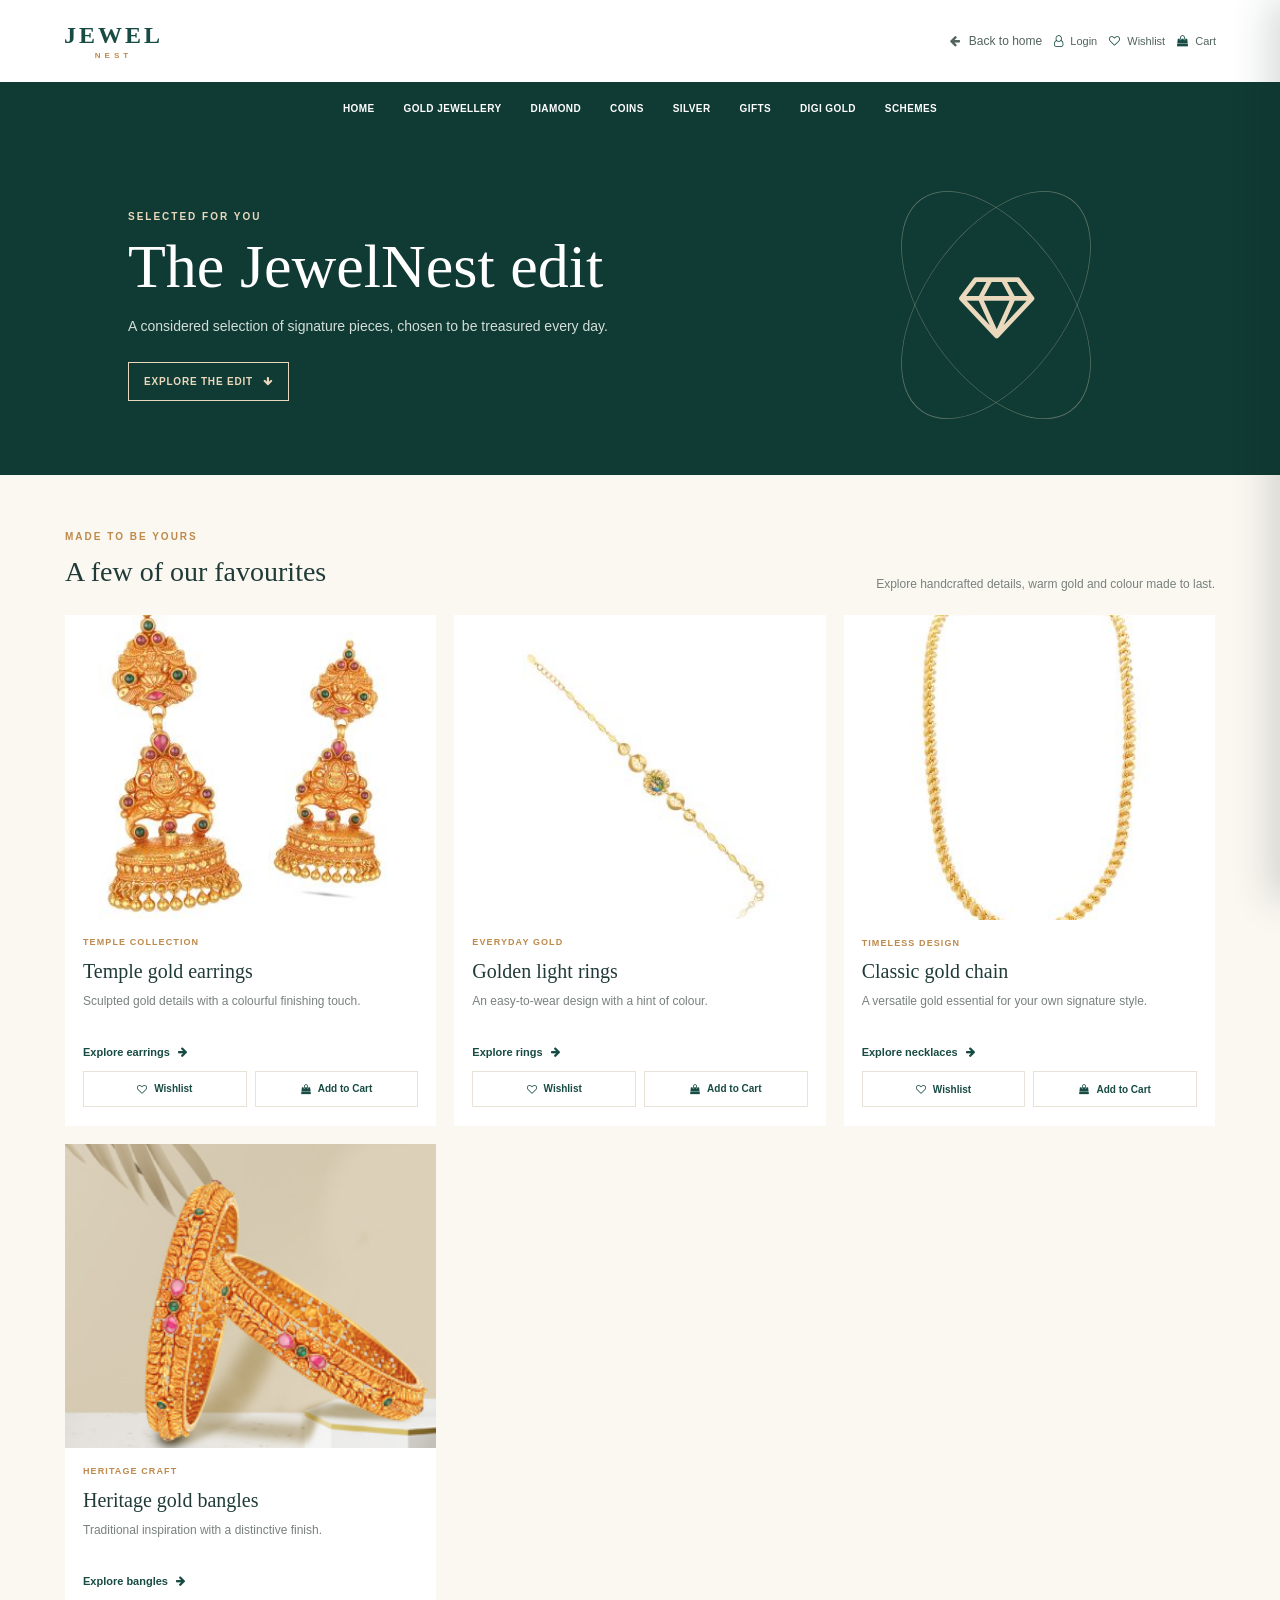
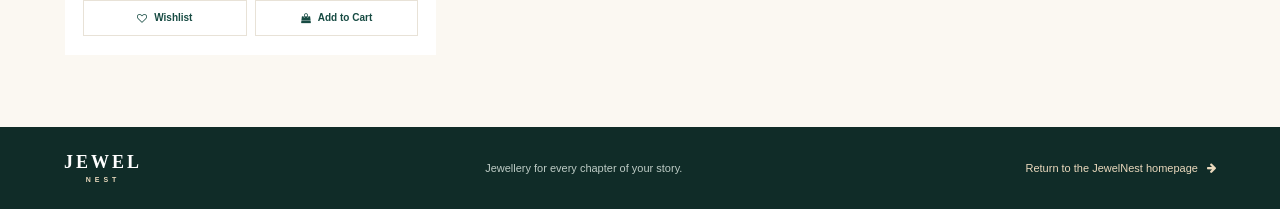
==== collections.html @ d0e55ae4 "first commit" ====
<!DOCTYPE html>
<html lang="en">
<head>
<meta charset="UTF-8">
<meta name="viewport" content="width=device-width, initial-scale=1.0">
<meta name="description" content="Explore the JewelNest collections.">
<title>JewelNest | Collections</title>
<link rel="icon" type="image/svg+xml" href="favicon.svg">
<link rel="stylesheet" href="https://cdnjs.cloudflare.com/ajax/libs/font-awesome/4.7.0/css/font-awesome.min.css">
<link rel="stylesheet" href="style.css">
<script src="collections.js" defer></script>
<script src="app.js" defer></script>
</head>
<body class="collection-page">
<header class="collection-header">
<a class="collection-logo" href="jewelnest.html" aria-label="JewelNest home">JEWEL<span>NEST</span></a>
<div class="collection-header-actions">
<a class="collection-home-link" href="jewelnest.html"><i class="fa fa-arrow-left" aria-hidden="true"></i> Back to home</a>
<button class="collection-nav-action" type="button" data-open-login><i class="fa fa-user-o"></i> <span id="nav-login-label">Login</span></button>
<button class="collection-nav-action" type="button" data-open-wishlist><i class="fa fa-heart-o"></i> Wishlist <span data-wishlist-count>0</span></button>
<button class="collection-nav-action" type="button" data-open-cart><i class="fa fa-shopping-bag"></i> Cart <span data-cart-count>0</span></button>
</div>
</header>

<nav class="collection-nav" aria-label="Main navigation">
<a href="jewelnest.html">HOME</a>
<a href="collections.html?category=gold">GOLD JEWELLERY</a>
<a href="collections.html?category=diamond">DIAMOND</a>
<a href="collections.html?category=coins">COINS</a>
<a href="collections.html?category=silver">SILVER</a>
<a href="collections.html?category=gifts">GIFTS</a>
<a href="collections.html?category=digital-gold">DIGI GOLD</a>
<a href="collections.html?category=schemes">SCHEMES</a>
</nav>

<main>
<section class="collection-hero">
<div class="collection-hero-inner">
<p class="eyebrow" id="collection-eyebrow">THE JEWELNEST COLLECTION</p>
<h1 id="collection-title">Discover JewelNest</h1>
<p id="collection-description">Thoughtful designs to treasure, for every chapter of your story.</p>
<a class="collection-hero-link" href="#collection-items">EXPLORE THE EDIT <i class="fa fa-arrow-down" aria-hidden="true"></i></a>
</div>
<div class="collection-hero-art" aria-hidden="true">
<span class="collection-art-orbit collection-art-orbit--one"></span>
<span class="collection-art-orbit collection-art-orbit--two"></span>
<i class="fa fa-diamond"></i>
</div>
</section>

<section class="collection-content" id="collection-items">
<div class="collection-section-heading">
<div>
<p class="eyebrow">MADE TO BE YOURS</p>
<h2 id="collection-subtitle">JewelNest, in detail</h2>
</div>
<p id="collection-note">Explore the pieces and stories in this JewelNest edit.</p>
</div>
<div class="collection-grid" id="collection-grid"></div>
<div class="collection-empty" id="collection-empty" hidden>
<p>We couldn’t find that collection.</p>
<a href="jewelnest.html">Return to JewelNest</a>
</div>
</section>
</main>

<footer class="collection-footer">
<a class="collection-footer-logo" href="jewelnest.html">JEWEL<span>NEST</span></a>
<p>Jewellery for every chapter of your story.</p>
<a href="jewelnest.html">Return to the JewelNest homepage <i class="fa fa-arrow-right" aria-hidden="true"></i></a>
</footer>
</body>
</html>
---- style.css ----
:root {
  --ink: #203b37;
  --ink-soft: #52645f;
  --teal: #174b43;
  --teal-deep: #103a34;
  --gold: #bd8a4c;
  --gold-light: #ead9bd;
  --cream: #fbf8f2;
  --paper: #fff;
  --line: #e8e2d7;
  --muted: #78817d;
  --shadow: 0 12px 32px rgba(32, 59, 55, 0.08);
}

* {
  margin: 0;
  padding: 0;
  box-sizing: border-box;
}

html {
  scroll-behavior: smooth;
}

body {
  background: var(--paper);
  color: var(--ink);
  font-family: Arial, sans-serif;
  line-height: 1.5;
  overflow-x: hidden;
}

img {
  display: block;
  max-width: 100%;
}

a {
  transition: color 0.2s ease, background-color 0.2s ease;
}

.text-color {
  color: var(--muted);
  font-weight: 600;
}

.word-color {
  color: var(--teal);
}

/* Top links and live gold-rate strip */
.container {
  padding: 8px 5%;
  background: var(--cream);
  text-align: right;
}

.col {
  display: flex;
  align-items: center;
  justify-content: flex-end;
  gap: 18px;
}

.col a {
  color: var(--teal);
  font-size: 11px;
  font-weight: 700;
  text-decoration: none;
}

.col a:hover,
.header-col a:hover {
  color: var(--gold);
}

.col marquee {
  width: 40%;
  padding-top: 2px;
  color: var(--ink-soft);
  font-size: 12px;
}

/* Main brand and utility navigation */
#head-sec {
  background: var(--paper);
}

.head-container {
  padding: 14px 5%;
}

.head-col {
  display: flex;
  align-items: center;
  gap: 14px;
}

.logo {
  margin-right: auto;
}

.logo a {
  display: inline-flex;
  flex-direction: column;
  color: var(--teal);
  font-family: Georgia, "Times New Roman", serif;
  font-size: 27px;
  font-weight: 700;
  letter-spacing: 3px;
  line-height: 1;
  text-decoration: none;
}

.logo span {
  margin-top: 5px;
  color: var(--gold);
  font-family: Arial, sans-serif;
  font-size: 9px;
  font-weight: 600;
  letter-spacing: 5px;
  text-align: center;
}

.search-box {
  display: flex;
  align-items: center;
  width: 240px;
  height: 42px;
  padding: 5px 13px;
  border: 1px solid var(--line);
  border-radius: 24px;
  background: var(--cream);
}

.search-box input {
  width: 100%;
  border: 0;
  outline: 0;
  background: transparent;
  color: var(--ink);
  font-size: 13px;
}

.search-box i {
  color: var(--gold);
}

.head-icons {
  color: var(--ink-soft);
  text-align: center;
}

.head-icons i {
  padding: 0 9px;
  color: var(--teal);
  font-size: 20px;
}

.head-icons h3 {
  font-size: 13px;
  font-weight: 600;
}

.head-icons small {
  color: var(--muted) !important;
  font-size: 10px;
}

.head-icons p {
  padding-top: 2px;
  font-size: 10px;
}

.nav-action {
  border: 0;
  background: transparent;
  cursor: pointer;
  font-family: inherit;
}

.nav-action:hover i,
.nav-action:hover p {
  color: var(--gold);
}

.nav-count {
  display: inline-grid;
  min-width: 16px;
  height: 16px;
  place-items: center;
  margin-left: 3px;
  border-radius: 50%;
  background: var(--teal);
  color: var(--paper);
  font-size: 9px;
}

.nav-count[hidden] {
  display: none;
}

#header-sec {
  position: sticky;
  z-index: 5;
  top: 0;
  padding: 13px 5%;
  background: var(--teal-deep);
  box-shadow: 0 4px 14px rgba(16, 58, 52, 0.14);
}

.header-col {
  display: flex;
  justify-content: center;
  gap: 8px;
}

.header-col a {
  padding: 7px 12px;
  color: var(--paper);
  font-size: 11px;
  font-weight: 700;
  letter-spacing: 0.4px;
  text-decoration: none;
}

/* Hero and service highlights */
.banner-sec {
  background: var(--cream);
}

.banner-container {
  margin: 0 5%;
}

.banner-col {
  display: flex;
  min-height: 390px;
  align-items: center;
  justify-content: space-between;
  gap: 30px;
  overflow: hidden;
  padding: 20px 6%;
  background: var(--cream);
}

.banner-copy {
  flex: 1;
  max-width: 500px;
}

.banner-eyebrow {
  margin-bottom: 12px;
  color: var(--gold);
  font-size: 11px;
  font-weight: 700;
  letter-spacing: 2px;
}

.banner-copy h1 {
  color: var(--teal-deep);
  font-family: Georgia, "Times New Roman", serif;
  font-size: clamp(32px, 4vw, 52px);
  font-weight: 500;
  line-height: 1.12;
}

.banner-copy > p:not(.banner-eyebrow) {
  max-width: 410px;
  margin: 16px 0 22px;
  color: var(--ink-soft);
  font-size: 15px;
}

.banner-copy a {
  display: inline-block;
  padding: 12px 18px;
  border: 1px solid var(--teal);
  background: var(--teal);
  color: var(--paper);
  font-size: 11px;
  font-weight: 700;
  letter-spacing: 0.6px;
  text-decoration: none;
}

.banner-copy a:hover {
  background: var(--teal-deep);
}

.banner-col img {
  width: 42%;
  max-height: 370px;
  object-fit: contain;
  mix-blend-mode: multiply;
}

.quality-container {
  margin: 0 5%;
  padding: 22px 0;
}

.quality-row {
  display: flex;
  justify-content: space-between;
  padding: 16px 8px;
  border-top: 1px solid var(--line);
  border-bottom: 1px solid var(--line);
}

.quality-col {
  flex: 1;
  padding: 0 8px;
  color: var(--ink-soft);
  font-size: 12px;
  text-align: center;
}

.quality-col img {
  width: 58px;
  height: 58px;
  margin: 0 auto 8px;
  object-fit: contain;
}

/* Shared section headings and product cards */
.feature-container {
  margin: 0 5%;
}

.section-heading h2,
.story-copy h2,
.plans-heading h2 {
  color: var(--ink);
  font-family: Georgia, "Times New Roman", serif;
  font-size: 22px;
  font-weight: 500;
  letter-spacing: 0.5px;
}

/* Curated product edit */
#feature-section {
  padding: 66px 0 72px;
  background: var(--paper);
}

.feature-heading,
.browse-heading {
  display: flex;
  align-items: flex-end;
  justify-content: space-between;
  gap: 24px;
  margin-bottom: 26px;
}

.feature-heading > div > p:last-child,
.browse-heading > p:last-child {
  margin-top: 8px;
  color: var(--muted);
  font-size: 13px;
}

.feature-title,
.browse-head {
  color: var(--ink);
  font-family: Georgia, "Times New Roman", serif;
  font-size: clamp(26px, 3vw, 36px);
  font-weight: 500;
  line-height: 1.15;
}

.feature-row {
  display: grid;
  grid-template-columns: repeat(4, minmax(0, 1fr));
  gap: 18px;
}

.feature-col {
  min-width: 0;
  overflow: hidden;
  background: var(--cream);
  transition: transform 0.22s ease, box-shadow 0.22s ease;
}

.feature-col:hover {
  transform: translateY(-5px);
  box-shadow: var(--shadow);
}

.feature-image {
  position: relative;
  display: block;
  overflow: hidden;
  aspect-ratio: 1 / 1;
  background: #f0ede7;
}

.feature-image img {
  width: 100%;
  height: 100%;
  object-fit: contain;
  mix-blend-mode: multiply;
  transition: transform 0.35s ease;
}

.feature-col:hover .feature-image img {
  transform: scale(1.045);
}

.feature-badge {
  position: absolute;
  top: 12px;
  left: 12px;
  padding: 6px 8px;
  background: rgba(255, 255, 255, 0.94);
  color: var(--teal);
  font-size: 8px;
  font-weight: 700;
  letter-spacing: 0.8px;
}

.feature-arrow {
  position: absolute;
  right: 12px;
  bottom: 12px;
  display: grid;
  width: 34px;
  height: 34px;
  place-items: center;
  border-radius: 50%;
  background: var(--paper);
  color: var(--teal);
  transition: background-color 0.2s ease, color 0.2s ease;
}

.feature-image:hover .feature-arrow {
  background: var(--teal);
  color: var(--paper);
}

.feature-info {
  padding: 15px 15px 16px;
}

.feature-category {
  color: var(--gold);
  font-size: 9px;
  font-weight: 700;
  letter-spacing: 1.1px;
}

.feature-info h3 {
  margin: 5px 0 12px;
  color: var(--ink);
  font-family: Georgia, "Times New Roman", serif;
  font-size: 17px;
  font-weight: 500;
}

.feature-price {
  display: flex;
  align-items: center;
  justify-content: space-between;
  gap: 8px;
  padding-top: 10px;
  border-top: 1px solid var(--line);
  font-size: 11px;
}

.feature-price span {
  color: var(--muted);
}

.feature-price strong {
  color: var(--teal);
  font-size: 12px;
}

/* Explore category cards */
#browse-section {
  padding: 64px 0 72px;
  background: var(--cream);
}

.browse-container {
  width: 90%;
  max-width: 1200px;
  margin: 0 auto;
}

.browse-heading {
  display: block;
  margin-bottom: 26px;
}

.browse-heading .eyebrow {
  margin-bottom: 9px;
}

.browse-head {
  font-size: clamp(26px, 3vw, 36px);
}

.browse-row {
  display: grid;
  grid-template-columns: repeat(4, minmax(0, 1fr));
  gap: 16px;
}

.browse-col {
  min-width: 0;
  overflow: hidden;
  background: var(--paper);
  color: var(--ink);
  text-decoration: none;
  transition: transform 0.22s ease, box-shadow 0.22s ease;
}

.browse-col:hover {
  transform: translateY(-5px);
  box-shadow: var(--shadow);
}

.browse-image {
  display: block;
  overflow: hidden;
  aspect-ratio: 1 / 1.05;
  background: #f0ede7;
}

.browse-image img {
  width: 100%;
  height: 100%;
  object-fit: cover;
  transition: transform 0.35s ease;
}

.browse-col:hover .browse-image img {
  transform: scale(1.045);
}

.browse-info {
  display: flex;
  align-items: center;
  justify-content: space-between;
  gap: 8px;
  padding: 15px 14px;
}

.browse-info strong,
.browse-info small {
  display: block;
}

.browse-info strong {
  font-family: Georgia, "Times New Roman", serif;
  font-size: 17px;
  font-weight: 500;
}

.browse-info small {
  margin-top: 3px;
  color: var(--muted);
  font-size: 10px;
}

.browse-info > i {
  display: grid;
  width: 30px;
  height: 30px;
  flex: 0 0 30px;
  place-items: center;
  border: 1px solid var(--line);
  border-radius: 50%;
  color: var(--teal);
}

.browse-col:hover .browse-info > i {
  border-color: var(--teal);
  background: var(--teal);
  color: var(--paper);
}

/* New arrivals */
.arrival-section {
  padding: 72px 0 86px;
  background: var(--paper);
}

.arrival-wrap,
.story-wrap,
.plans-wrap,
.footer-wrap {
  width: 90%;
  max-width: 1200px;
  margin: 0 auto;
}

.section-heading {
  display: flex;
  align-items: flex-end;
  justify-content: space-between;
  gap: 30px;
  margin-bottom: 28px;
}

.eyebrow {
  margin-bottom: 9px;
  color: var(--gold);
  font-size: 10px;
  font-weight: 700;
  letter-spacing: 2px;
}

.section-heading h2,
.story-copy h2,
.plans-heading h2 {
  font-size: clamp(26px, 3vw, 38px);
  line-height: 1.15;
}

.section-heading > div > p:last-child,
.plans-heading > p:last-child {
  max-width: 520px;
  margin-top: 10px;
  color: var(--muted);
  font-size: 14px;
}

.text-link,
.light-link {
  display: inline-flex;
  align-items: center;
  gap: 10px;
  flex: 0 0 auto;
  padding-bottom: 5px;
  border-bottom: 1px solid var(--gold);
  color: var(--teal);
  font-size: 12px;
  font-weight: 700;
  text-decoration: none;
}

.text-link:hover,
.light-link:hover {
  color: var(--gold);
}

.arrival-grid {
  display: grid;
  grid-template-columns: repeat(4, minmax(0, 1fr));
  gap: 18px;
}

.arrival-card {
  min-width: 0;
  background: var(--cream);
  transition: transform 0.2s ease;
}

.arrival-card:hover {
  transform: translateY(-5px);
}

.arrival-image {
  position: relative;
  overflow: hidden;
  aspect-ratio: 4 / 4.5;
  background: #f1eee8;
}

.arrival-image img {
  width: 100%;
  height: 100%;
  object-fit: contain;
  mix-blend-mode: multiply;
  transition: transform 0.35s ease;
}

.arrival-card:hover .arrival-image img {
  transform: scale(1.04);
}

.arrival-image span {
  position: absolute;
  top: 12px;
  left: 12px;
  padding: 6px 8px;
  background: var(--paper);
  color: var(--teal);
  font-size: 9px;
  font-weight: 700;
  letter-spacing: 0.8px;
}

.arrival-info {
  padding: 16px 15px 18px;
}

.arrival-type {
  color: var(--gold);
  font-size: 9px;
  font-weight: 700;
  letter-spacing: 1.2px;
}

.arrival-info h3 {
  margin: 5px 0 15px;
  color: var(--ink);
  font-family: Georgia, "Times New Roman", serif;
  font-size: 17px;
  font-weight: 500;
}

.arrival-price {
  display: flex;
  align-items: center;
  justify-content: space-between;
  gap: 6px;
  padding-top: 11px;
  border-top: 1px solid var(--line);
  font-size: 11px;
}

.arrival-price span {
  color: var(--muted);
}

.arrival-price strong {
  color: var(--teal);
  font-size: 12px;
}

/* Editorial collection feature */
.story-section {
  overflow: hidden;
  background: var(--teal-deep);
}

.story-wrap {
  display: grid;
  grid-template-columns: 1fr 1fr;
  align-items: center;
  gap: 9%;
  padding: 72px 0;
}

.story-image {
  overflow: hidden;
  max-height: 440px;
  background: var(--cream);
}

.story-image img {
  width: 100%;
  height: 100%;
  aspect-ratio: 1 / 0.85;
  object-fit: cover;
}

.story-copy {
  max-width: 460px;
}

.story-copy h2 {
  color: var(--paper);
  font-size: clamp(32px, 4vw, 50px);
}

.story-copy > p:not(.eyebrow) {
  margin: 18px 0 25px;
  color: #d3ded8;
  font-size: 15px;
  line-height: 1.8;
}

.light-link {
  border-color: var(--gold-light);
  color: var(--gold-light);
}

/* Gold planning cards */
.plans-section {
  padding: 78px 0;
  background: #f1eee8;
}

.plans-heading {
  margin-bottom: 30px;
  text-align: center;
}

.plans-heading .eyebrow {
  margin-bottom: 10px;
}

.plans-heading > p:last-child {
  margin-right: auto;
  margin-left: auto;
}

.plans-grid {
  display: grid;
  grid-template-columns: repeat(2, minmax(0, 1fr));
  gap: 20px;
}

.plan-card {
  position: relative;
  min-height: 260px;
  padding: 30px;
}

.plan-card--light {
  background: var(--paper);
  color: var(--ink);
}

.plan-card--dark {
  background: var(--teal);
  color: var(--paper);
}

.plan-icon {
  display: grid;
  width: 42px;
  height: 42px;
  place-items: center;
  margin-bottom: 23px;
  border: 1px solid var(--gold);
  border-radius: 50%;
  color: var(--gold);
  font-size: 18px;
}

.plan-label {
  margin-bottom: 7px;
  color: var(--gold);
  font-size: 9px;
  font-weight: 700;
  letter-spacing: 1.4px;
}

.plan-card h3 {
  margin-bottom: 8px;
  font-family: Georgia, "Times New Roman", serif;
  font-size: 25px;
  font-weight: 500;
}

.plan-card > p:not(.plan-label) {
  max-width: 380px;
  color: var(--muted);
  font-size: 13px;
  line-height: 1.6;
}

.plan-card--dark > p:not(.plan-label) {
  color: #d3ded8;
}

.plan-card > a {
  display: inline-flex;
  gap: 9px;
  margin-top: 18px;
  color: var(--teal);
  font-size: 11px;
  font-weight: 700;
  text-decoration: none;
}

.plan-card--dark > a {
  color: var(--gold-light);
}

.plan-card > a:hover {
  color: var(--gold);
}

/* Compact brand-led footer */
.site-footer {
  background: #102c28;
  color: var(--paper);
}

.footer-main {
  display: grid;
  grid-template-columns: 1.5fr 1fr 1.2fr 1fr;
  gap: 35px;
  padding: 52px 0 42px;
}

.footer-logo {
  display: inline-flex;
  flex-direction: column;
  color: var(--paper);
  font-family: Georgia, "Times New Roman", serif;
  font-size: 23px;
  font-weight: 700;
  letter-spacing: 3px;
  line-height: 1;
  text-decoration: none;
}

.footer-logo span {
  margin-top: 5px;
  color: var(--gold-light);
  font-family: Arial, sans-serif;
  font-size: 8px;
  letter-spacing: 4px;
  text-align: center;
}

.footer-brand > p {
  max-width: 210px;
  margin-top: 16px;
  color: #bdcbc5;
  font-size: 12px;
}

.footer-links h3,
.footer-social h3 {
  margin-bottom: 13px;
  color: var(--gold-light);
  font-size: 12px;
  letter-spacing: 0.5px;
}

.footer-links a,
.footer-links p {
  display: block;
  margin: 8px 0;
  color: #bdcbc5;
  font-size: 11px;
  text-decoration: none;
}

.footer-links a:hover,
.footer-social a:hover {
  color: var(--gold-light);
}

.social-links {
  display: flex;
  gap: 10px;
}

.social-links a,
.social-links span {
  display: grid;
  width: 34px;
  height: 34px;
  place-items: center;
  border: 1px solid rgba(255, 255, 255, 0.25);
  border-radius: 50%;
  color: var(--paper);
  text-decoration: none;
}

.footer-bottom {
  display: flex;
  justify-content: space-between;
  gap: 15px;
  padding: 16px 0;
  border-top: 1px solid rgba(255, 255, 255, 0.16);
  color: #aabbb3;
  font-size: 10px;
}

@media (max-width: 900px) {
  .head-col {
    flex-wrap: wrap;
    gap: 8px;
  }

  .logo {
    width: 100%;
  }

  .search-box {
    width: 190px;
  }

  .header-col {
    justify-content: flex-start;
    flex-wrap: nowrap;
    overflow-x: auto;
    overflow-y: hidden;
    scrollbar-width: none;
    -ms-overflow-style: none;
    -webkit-overflow-scrolling: touch;
    touch-action: pan-x pan-y;
    overscroll-behavior-x: contain;
  }

  .header-col::-webkit-scrollbar {
    display: none;
  }

  .header-col a {
    white-space: nowrap;
  }

  .banner-col {
    min-height: 340px;
    gap: 16px;
    padding: 20px 4%;
  }

  .banner-col img {
    width: 45%;
  }

  .arrival-grid {
    grid-template-columns: repeat(2, minmax(0, 1fr));
  }

  .feature-row,
  .browse-row {
    grid-template-columns: repeat(2, minmax(0, 1fr));
  }

  .plans-grid {
    grid-template-columns: repeat(2, minmax(0, 1fr));
  }

  .collection-grid {
    grid-template-columns: repeat(2, minmax(0, 1fr));
  }

  .footer-main {
    grid-template-columns: repeat(2, minmax(0, 1fr));
  }
}

@media (max-width: 600px) {
  .container {
    padding: 8px 4%;
  }

  .col {
    flex-wrap: wrap;
    justify-content: center;
    gap: 10px;
    text-align: center;
  }

  .col marquee {
    width: 100%;
    text-align: center;
  }

  .head-container {
    padding: 12px 4%;
  }

  .head-col {
    flex-wrap: wrap;
    justify-content: center;
    gap: 10px;
  }

  .logo {
    width: 100%;
    margin: 0 0 4px;
    text-align: center;
  }

  .logo a {
    display: flex;
    width: max-content;
    margin: 0 auto;
  }

  .search-box {
    order: 2;
    width: 100%;
  }

  .head-icons {
    padding: 5px 0;
  }

  .card-actions {
    flex-direction: column;
  }

  .card-action {
    width: 100%;
  }

  #header-sec {
    position: static;
    padding: 10px 3%;
  }

  .header-col {
    justify-content: flex-start;
    gap: 0;
    text-align: center;
  }

  .header-col {
    width: 100%;
    padding-inline: 8px;
  }

  .header-col a {
    flex: 0 0 auto;
    padding: 7px 8px;
    font-size: 10px;
  }

  .quality-container {
    margin: 0 3%;
  }

  .banner-container {
    margin: 0;
  }

  .banner-col {
    min-height: 0;
    align-items: stretch;
    flex-direction: column;
    gap: 12px;
    padding: 32px 6% 10px;
  }

  .banner-col img {
    width: 100%;
    max-height: 290px;
  }

  .banner-copy h1 {
    font-size: 36px;
  }

  .quality-row {
    display: grid;
    grid-template-columns: repeat(2, minmax(0, 1fr));
    gap: 18px 8px;
  }

  .quality-col {
    width: 100%;
    padding: 0 8px;
  }

  .quality-col img {
    height: 46px;
    width: 46px;
  }

  .feature-container {
    margin: 0 4%;
  }

  .feature-title,
  .browse-head,
  .section-heading h2,
  .story-copy h2,
  .plans-heading h2 {
    font-size: 19px;
  }

  #feature-section,
  #browse-section {
    padding: 46px 0 50px;
  }

  .feature-heading {
    align-items: flex-start;
    flex-direction: column;
    gap: 12px;
    margin-bottom: 20px;
  }

  .feature-row,
  .browse-row {
    display: grid;
    grid-template-columns: 1fr;
    gap: 12px;
  }

  .feature-info {
    padding: 11px 10px 12px;
  }

  .feature-info h3 {
    min-height: 38px;
    font-size: 14px;
  }

  .feature-price {
    align-items: flex-start;
    flex-direction: column;
    gap: 3px;
  }

  .feature-price strong {
    font-size: 11px;
  }

  .browse-container {
    width: 92%;
  }

  .browse-info {
    align-items: flex-start;
    padding: 11px 9px;
  }

  .browse-info strong {
    font-size: 15px;
  }

  .browse-info small {
    font-size: 9px;
  }

  .browse-info > i {
    width: 26px;
    height: 26px;
    flex-basis: 26px;
  }

  .arrival-section,
  .plans-section {
    padding: 48px 0;
  }

  .arrival-wrap,
  .story-wrap,
  .plans-wrap,
  .footer-wrap {
    width: 92%;
  }

  .section-heading {
    align-items: flex-start;
    flex-direction: column;
    gap: 14px;
  }

  .arrival-grid {
    grid-template-columns: 1fr;
    gap: 10px;
  }

  .arrival-info {
    padding: 10px;
  }

  .arrival-info h3 {
    min-height: 36px;
    font-size: 14px;
  }

  .arrival-price {
    align-items: flex-start;
    flex-direction: column;
  }

  .story-wrap {
    grid-template-columns: 1fr;
    gap: 24px;
    padding: 44px 0;
  }

  .story-image {
    max-height: 280px;
  }

  .plans-grid {
    grid-template-columns: 1fr;
  }

  .plan-card {
    min-height: 230px;
    padding: 24px;
  }

  .footer-main {
    grid-template-columns: repeat(2, minmax(0, 1fr));
    gap: 25px 16px;
    padding: 40px 0 30px;
  }

  .footer-brand {
    grid-column: 1 / -1;
  }

  .footer-bottom {
    flex-direction: column;
    gap: 5px;
  }
}

/* Collection landing pages */
.collection-page {
  min-height: 100vh;
  background: var(--cream);
}

.collection-header {
  display: flex;
  min-height: 82px;
  align-items: center;
  justify-content: space-between;
  gap: 20px;
  padding: 14px 5%;
  background: var(--paper);
}

.collection-logo,
.collection-footer-logo {
  display: inline-flex;
  flex-direction: column;
  color: var(--teal);
  font-family: Georgia, "Times New Roman", serif;
  font-size: 24px;
  font-weight: 700;
  letter-spacing: 3px;
  line-height: 1;
  text-decoration: none;
}

.collection-logo span,
.collection-footer-logo span {
  margin-top: 5px;
  color: var(--gold);
  font-family: Arial, sans-serif;
  font-size: 8px;
  letter-spacing: 4px;
  text-align: center;
}

.collection-home-link {
  display: inline-flex;
  align-items: center;
  gap: 9px;
  color: var(--ink-soft);
  font-size: 12px;
  text-decoration: none;
}

.collection-home-link:hover {
  color: var(--gold);
}

.collection-nav {
  display: flex;
  justify-content: center;
  gap: 5px;
  overflow-x: auto;
  padding: 12px 4%;
  background: var(--teal-deep);
  scrollbar-width: none;
  -ms-overflow-style: none;
}

.collection-nav::-webkit-scrollbar {
  display: none;
}

.collection-nav a {
  flex: 0 0 auto;
  padding: 7px 12px;
  color: var(--paper);
  font-size: 10px;
  font-weight: 700;
  letter-spacing: 0.4px;
  text-decoration: none;
}

.collection-nav a:hover {
  color: var(--gold-light);
}

.collection-hero {
  position: relative;
  display: flex;
  min-height: 340px;
  align-items: center;
  overflow: hidden;
  padding: 56px 10%;
  background: var(--teal-deep);
  color: var(--paper);
}

.collection-hero-inner {
  position: relative;
  z-index: 1;
  max-width: 650px;
}

.collection-hero .eyebrow {
  color: var(--gold-light);
}

.collection-hero h1 {
  max-width: 630px;
  font-family: Georgia, "Times New Roman", serif;
  font-size: clamp(38px, 5vw, 62px);
  font-weight: 500;
  line-height: 1.08;
}

.collection-hero-inner > p:not(.eyebrow) {
  max-width: 500px;
  margin: 15px 0 23px;
  color: #d3ded8;
  font-size: 14px;
  line-height: 1.7;
}

.collection-hero-link {
  display: inline-flex;
  align-items: center;
  gap: 10px;
  padding: 11px 15px;
  border: 1px solid var(--gold-light);
  color: var(--gold-light);
  font-size: 10px;
  font-weight: 700;
  letter-spacing: 0.8px;
  text-decoration: none;
}

.collection-hero-link:hover {
  background: var(--gold-light);
  color: var(--teal-deep);
}

.collection-hero-art {
  position: absolute;
  top: 50%;
  right: 12%;
  display: grid;
  width: 260px;
  height: 260px;
  place-items: center;
  transform: translateY(-50%);
  color: var(--gold-light);
}

.collection-hero-art > .fa {
  z-index: 1;
  font-size: 66px;
}

.collection-art-orbit {
  position: absolute;
  width: 100%;
  height: 100%;
  border: 1px solid rgba(234, 217, 189, 0.35);
  border-radius: 50%;
}

.collection-art-orbit--one {
  transform: rotate(35deg) scaleX(0.55);
}

.collection-art-orbit--two {
  transform: rotate(-35deg) scaleX(0.55);
}

.collection-content {
  width: 90%;
  max-width: 1150px;
  margin: 0 auto;
  padding: 54px 0 72px;
}

.collection-section-heading {
  display: flex;
  align-items: flex-end;
  justify-content: space-between;
  gap: 20px;
  margin-bottom: 22px;
}

.collection-section-heading .eyebrow {
  margin-bottom: 7px;
}

.collection-section-heading h2 {
  color: var(--ink);
  font-family: Georgia, "Times New Roman", serif;
  font-size: 28px;
  font-weight: 500;
}

.collection-section-heading > p {
  max-width: 430px;
  color: var(--muted);
  font-size: 12px;
}

.collection-grid {
  display: grid;
  grid-template-columns: repeat(3, minmax(0, 1fr));
  gap: 18px;
}

.collection-grid--few {
  grid-template-columns: repeat(auto-fit, minmax(min(100%, 280px), 1fr));
  max-width: 780px;
}

.collection-card {
  min-width: 0;
  overflow: hidden;
  background: var(--paper);
}

.collection-card > img {
  width: 100%;
  aspect-ratio: 1 / 0.82;
  object-fit: cover;
  background: #f0ede7;
  mix-blend-mode: multiply;
}

.collection-card-body {
  padding: 17px 18px 19px;
}

.collection-card-label {
  color: var(--gold);
  font-size: 9px;
  font-weight: 700;
  letter-spacing: 1.1px;
}

.collection-card-body h3 {
  margin: 6px 0;
  color: var(--ink);
  font-family: Georgia, "Times New Roman", serif;
  font-size: 20px;
  font-weight: 500;
}

.collection-card-description {
  min-height: 38px;
  color: var(--muted);
  font-size: 12px;
  line-height: 1.6;
}

.collection-card-link {
  display: inline-flex;
  align-items: center;
  gap: 8px;
  margin-top: 14px;
  color: var(--teal);
  font-size: 11px;
  font-weight: 700;
  text-decoration: none;
}

.collection-card-link:hover {
  color: var(--gold);
}

.collection-card--text {
  min-height: 210px;
  padding: 24px;
  border: 1px solid var(--line);
  background: var(--paper);
}

.collection-card-icon {
  display: grid;
  width: 40px;
  height: 40px;
  place-items: center;
  margin-bottom: 22px;
  border: 1px solid var(--gold-light);
  border-radius: 50%;
  color: var(--gold);
  font-size: 17px;
}

.collection-empty {
  padding: 35px;
  background: var(--paper);
  color: var(--ink);
  text-align: center;
}

.collection-empty a {
  display: inline-block;
  margin-top: 12px;
  color: var(--teal);
  font-size: 12px;
  font-weight: 700;
}

.collection-footer {
  display: flex;
  align-items: center;
  justify-content: space-between;
  gap: 24px;
  padding: 26px 5%;
  background: #102c28;
  color: #bdcbc5;
}

.collection-footer-logo {
  color: var(--paper);
  font-size: 18px;
}

.collection-footer-logo span {
  color: var(--gold-light);
  font-size: 7px;
}

.collection-footer > p,
.collection-footer > a:last-child {
  font-size: 11px;
}

.collection-footer > a:last-child {
  color: var(--gold-light);
  text-decoration: none;
}

.collection-footer > a:last-child .fa {
  margin-left: 6px;
}

.collection-content[hidden] {
  display: none;
}

.collection-header-actions {
  display: flex;
  align-items: center;
  gap: 12px;
}

.collection-nav-action {
  border: 0;
  background: transparent;
  color: var(--ink-soft);
  cursor: pointer;
  font-size: 11px;
  font-family: inherit;
}

.collection-nav-action:hover {
  color: var(--gold);
}

.collection-nav-action i {
  margin-right: 4px;
  color: var(--teal);
}

.card-actions {
  display: flex;
  gap: 8px;
  margin-top: 12px;
  padding-top: 12px;
  border-top: 1px solid var(--line);
}

.feature-col > .card-actions,
.arrival-card > .card-actions {
  margin: 0 12px 12px;
}

.collection-card-body > .card-actions {
  border-top: 0;
  margin-top: 8px;
  padding-top: 0;
}

.card-action {
  display: inline-flex;
  min-height: 36px;
  flex: 1;
  align-items: center;
  justify-content: center;
  gap: 7px;
  border: 1px solid var(--line);
  background: var(--paper);
  color: var(--teal);
  cursor: pointer;
  font-size: 10px;
  font-family: inherit;
  font-weight: 700;
}

.card-action:hover,
.card-action.active {
  border-color: var(--teal);
  background: var(--teal);
  color: var(--paper);
}

.modal-backdrop {
  position: fixed;
  z-index: 100;
  inset: 0;
  display: grid;
  place-items: center;
  padding: 20px;
  background: rgba(16, 44, 40, 0.62);
  opacity: 0;
  transition: opacity 180ms ease;
}

.modal-backdrop[hidden],
.shop-drawer-backdrop[hidden] {
  display: none;
}

.modal-backdrop.show {
  opacity: 1;
}

.login-modal {
  position: relative;
  width: min(420px, 100%);
  padding: 34px;
  border-radius: 4px;
  background: var(--paper);
  box-shadow: 0 24px 70px rgba(16, 44, 40, 0.24);
}

.login-modal h2 {
  margin-bottom: 5px;
  font-family: Georgia, "Times New Roman", serif;
  font-size: 28px;
  font-weight: 500;
}

.login-subtitle {
  margin-bottom: 22px;
  color: var(--muted);
  font-size: 13px;
}

.modal-close,
.drawer-close {
  border: 0;
  background: transparent;
  color: var(--muted);
  cursor: pointer;
  font-size: 28px;
  line-height: 1;
}

.modal-close {
  position: absolute;
  top: 16px;
  right: 18px;
}

.form-field {
  margin-bottom: 15px;
}

.form-field label {
  display: block;
  margin-bottom: 6px;
  color: var(--ink);
  font-size: 12px;
  font-weight: 700;
}

.form-field input {
  width: 100%;
  height: 44px;
  padding: 0 12px;
  border: 1px solid var(--line);
  border-radius: 2px;
  outline: 0;
  background: var(--cream);
  color: var(--ink);
  font-family: inherit;
  font-size: 13px;
}

.form-field input:focus {
  border-color: var(--teal);
  box-shadow: 0 0 0 3px rgba(23, 75, 67, 0.08);
}

.form-field input.invalid {
  border: 1px solid #c83e3e;
  box-shadow: 0 0 0 2px rgba(200, 62, 62, 0.08);
}

.password-field {
  position: relative;
}

.password-field input {
  padding-right: 48px;
}

.password-toggle {
  position: absolute;
  top: 50%;
  right: 8px;
  width: 36px;
  height: 36px;
  transform: translateY(-50%);
  border: 0;
  background: transparent;
  color: var(--muted);
  cursor: pointer;
  font-size: 16px;
}

.password-toggle:hover,
.password-toggle:focus-visible {
  color: var(--teal);
  outline: 0;
}

.field-error {
  display: block;
  min-height: 16px;
  margin-top: 4px;
  color: #b52d2d;
  font-size: 11px;
}

.login-submit {
  width: 100%;
  height: 46px;
  border: 0;
  background: var(--teal);
  color: var(--paper);
  cursor: pointer;
  font-family: inherit;
  font-size: 12px;
  font-weight: 700;
  letter-spacing: 0.8px;
  text-transform: uppercase;
}

.login-submit:hover {
  background: var(--gold);
}

.account-view {
  padding: 8px 0 0;
  text-align: center;
}

.account-view p,
.account-view small {
  display: block;
  color: var(--muted);
  font-size: 12px;
}

.account-view strong {
  display: block;
  margin: 5px 0 2px;
  color: var(--ink);
  font-family: Georgia, "Times New Roman", serif;
  font-size: 22px;
  font-weight: 500;
}

.logout-button {
  width: 100%;
  height: 44px;
  margin-top: 22px;
  border: 1px solid #c83e3e;
  background: var(--paper);
  color: #b52d2d;
  cursor: pointer;
  font-family: inherit;
  font-size: 12px;
  font-weight: 700;
  text-transform: uppercase;
}

.logout-button:hover {
  background: #c83e3e;
  color: var(--paper);
}

.shop-drawer-backdrop {
  position: fixed;
  z-index: 90;
  inset: 0;
  background: rgba(16, 44, 40, 0.42);
}

.shop-drawer {
  position: fixed;
  z-index: 95;
  top: 0;
  right: 0;
  width: min(390px, 92vw);
  height: 100vh;
  transform: translateX(100%);
  background: var(--paper);
  box-shadow: -12px 0 36px rgba(16, 44, 40, 0.16);
  transition: transform 220ms ease;
}

.shop-drawer.open {
  transform: translateX(0);
}

.shop-drawer-header {
  display: flex;
  height: 72px;
  align-items: center;
  justify-content: space-between;
  padding: 0 22px;
  border-bottom: 1px solid var(--line);
}

.shop-drawer-header h2 {
  font-family: Georgia, "Times New Roman", serif;
  font-size: 22px;
  font-weight: 500;
}

.shop-drawer-body {
  height: calc(100vh - 72px);
  overflow-y: auto;
  padding: 18px 22px;
}

.drawer-empty {
  display: grid;
  min-height: 300px;
  place-content: center;
  color: var(--muted);
  text-align: center;
}

.drawer-empty i {
  margin-bottom: 12px;
  color: var(--gold);
  font-size: 32px;
}

.drawer-empty h3 {
  color: var(--ink);
  font-family: Georgia, "Times New Roman", serif;
  font-size: 20px;
  font-weight: 500;
}

.drawer-empty p {
  margin-top: 5px;
  font-size: 12px;
}

.drawer-item {
  display: grid;
  grid-template-columns: 72px 1fr 24px;
  align-items: center;
  gap: 12px;
  padding: 12px 0;
  border-bottom: 1px solid var(--line);
}

.drawer-item img,
.drawer-item-icon {
  width: 72px;
  height: 72px;
  object-fit: cover;
  background: var(--cream);
}

.drawer-item-icon {
  display: grid;
  place-items: center;
  color: var(--gold);
  font-size: 20px;
}

.drawer-item-info h3 {
  font-family: Georgia, "Times New Roman", serif;
  font-size: 15px;
  font-weight: 500;
}

.drawer-item-info strong {
  display: block;
  margin-top: 5px;
  color: var(--teal);
  font-size: 11px;
}

.drawer-remove {
  border: 0;
  background: transparent;
  color: var(--muted);
  cursor: pointer;
  font-size: 20px;
}

.toast {
  position: fixed;
  z-index: 110;
  right: 24px;
  bottom: 24px;
  max-width: 340px;
  padding: 13px 18px;
  transform: translateY(20px);
  border-left: 4px solid var(--gold);
  background: var(--teal-deep);
  color: var(--paper);
  box-shadow: var(--shadow);
  font-size: 12px;
  opacity: 0;
  pointer-events: none;
  transition: 180ms ease;
}

.toast.show {
  transform: translateY(0);
  opacity: 1;
}

@media (max-width: 900px) {
  .collection-hero {
    padding-right: 7%;
    padding-left: 7%;
  }

  .collection-hero-art {
    right: 3%;
    width: 210px;
    height: 210px;
  }

  .collection-content {
    width: 92%;
  }
}

@media (max-width: 600px) {
  .collection-header {
    min-height: 68px;
    padding: 12px 4%;
  }

  .collection-header-actions {
    gap: 7px;
  }

  .collection-home-link {
    display: none;
  }

  .collection-nav-action {
    display: inline-grid;
    min-width: 32px;
    place-items: center;
  }

  .collection-nav-action i {
    margin: 0;
  }

  .collection-nav-action {
    font-size: 0;
  }

  .collection-nav-action i,
  .collection-nav-action span,
  .collection-nav-action:not([data-open-login]) {
    font-size: 11px;
  }

  .collection-logo {
    font-size: 20px;
  }

  .collection-nav {
    justify-content: center;
  }

  .collection-hero {
    min-height: 300px;
    padding: 42px 6%;
  }

  .collection-hero-art {
    right: -78px;
    width: 180px;
    height: 180px;
    opacity: 0.35;
  }

  .collection-hero h1 {
    max-width: 340px;
    font-size: 40px;
  }

  .collection-content {
    padding: 40px 0 52px;
  }

  .collection-section-heading {
    align-items: flex-start;
    flex-direction: column;
    gap: 8px;
  }

  .collection-section-heading h2 {
    font-size: 24px;
  }

  .collection-grid {
    grid-template-columns: 1fr;
    gap: 10px;
  }

  .collection-grid--few {
    grid-template-columns: 1fr;
  }

  .collection-card-body {
    padding: 12px;
  }

  .collection-card-body h3 {
    font-size: 16px;
  }

  .collection-card-description {
    min-height: 56px;
    font-size: 11px;
  }

  .collection-card--text {
    min-height: 230px;
    padding: 15px;
  }

  .collection-footer {
    align-items: flex-start;
    flex-direction: column;
    gap: 12px;
    padding: 24px 5%;
  }
}
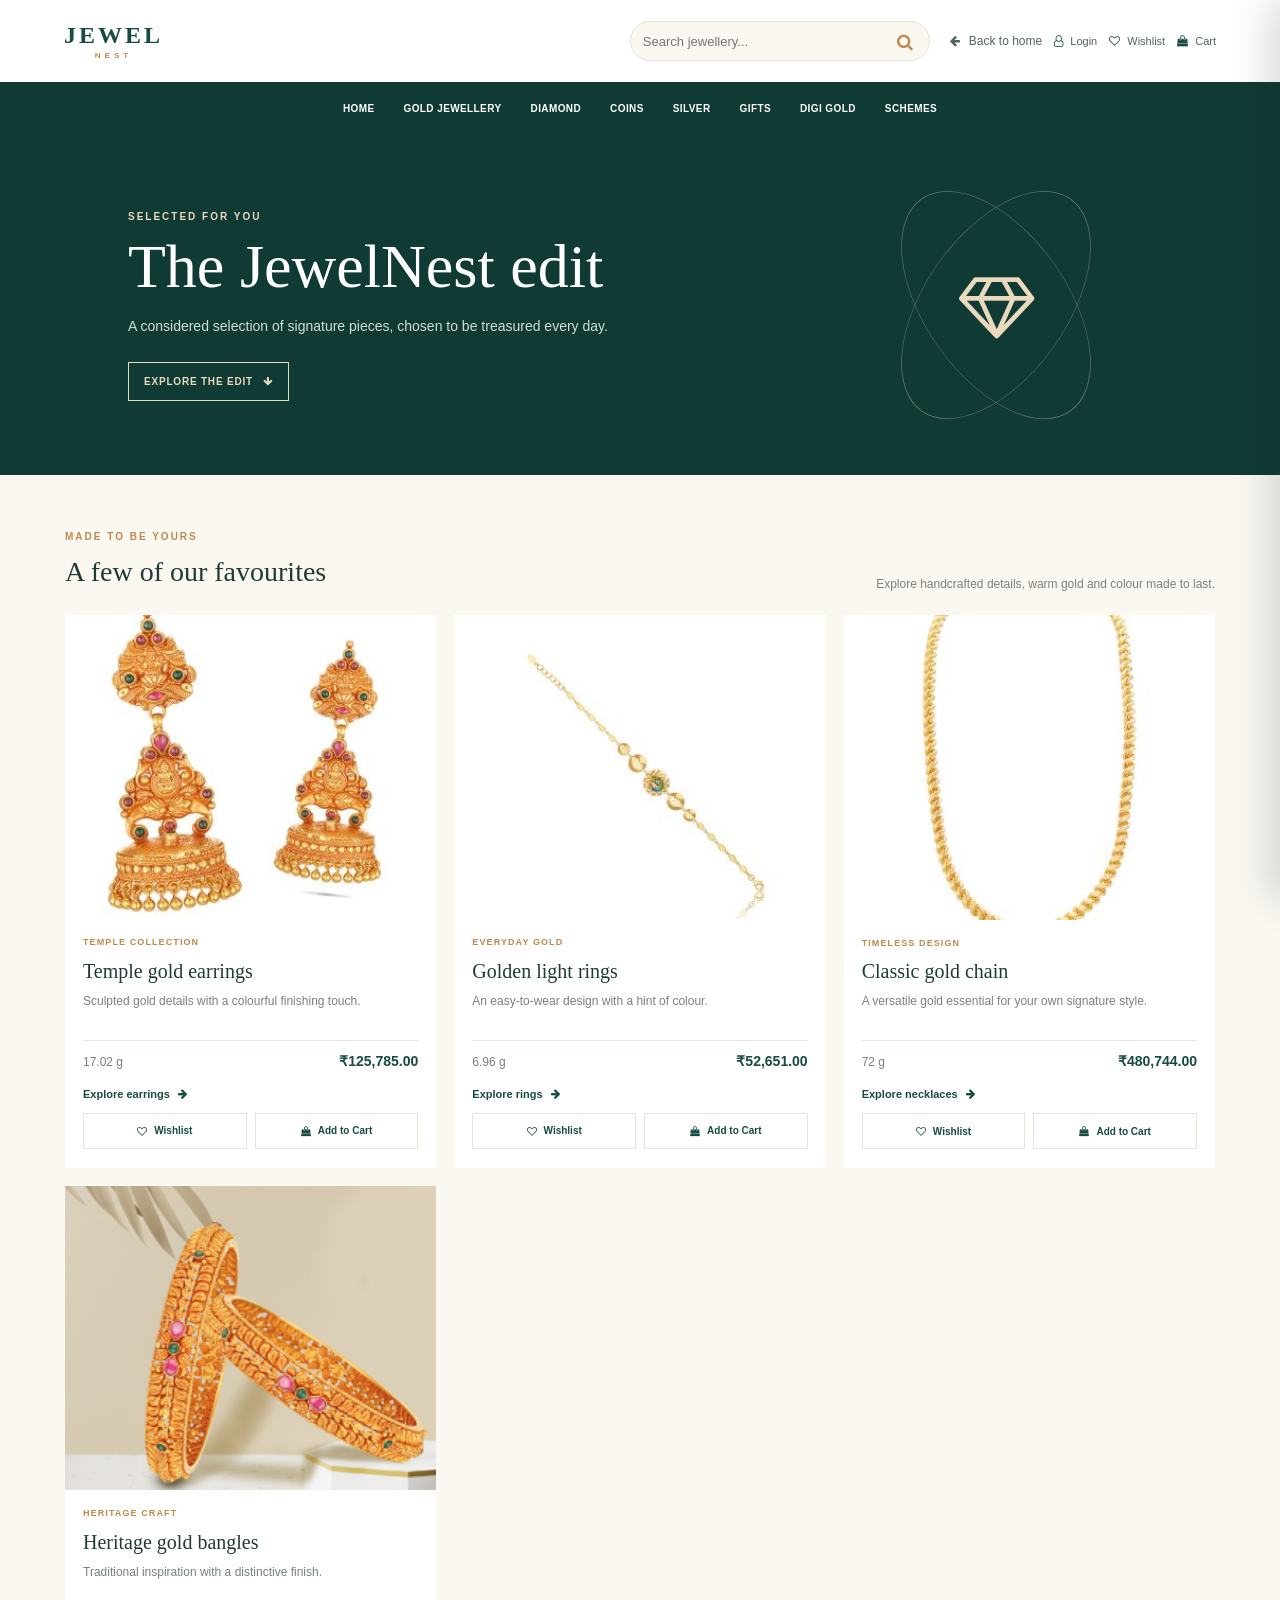
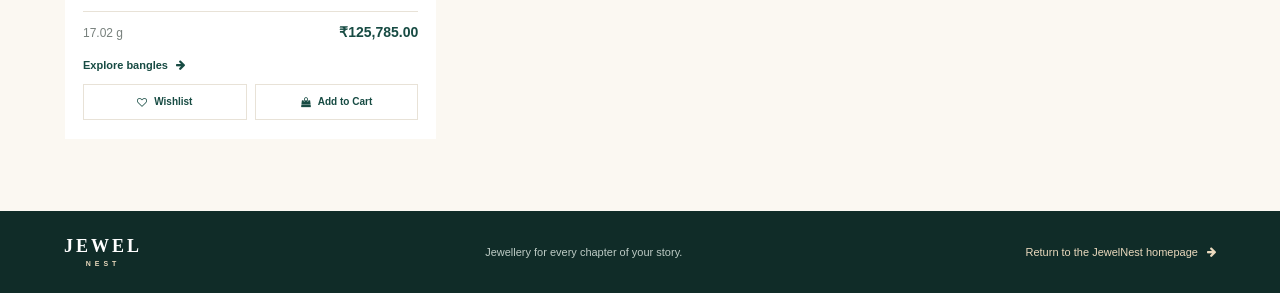
==== commit d07e6469: "Updated" ====
--- a/collections.html
+++ b/collections.html
@@ -13,9 +13,13 @@
 </head>
 <body class="collection-page">
 <header class="collection-header">
-<a class="collection-logo" href="jewelnest.html" aria-label="JewelNest home">JEWEL<span>NEST</span></a>
+<a class="collection-logo" href="index.html" aria-label="JewelNest home">JEWEL<span>NEST</span></a>
+<form class="collection-search" role="search" action="collections.html" method="get">
+<input type="search" name="q" data-search-input placeholder="Search jewellery..." maxlength="50" required aria-label="Search jewellery">
+<button type="submit" aria-label="Search"><i class="fa fa-search" aria-hidden="true"></i></button>
+</form>
 <div class="collection-header-actions">
-<a class="collection-home-link" href="jewelnest.html"><i class="fa fa-arrow-left" aria-hidden="true"></i> Back to home</a>
+<a class="collection-home-link" href="index.html"><i class="fa fa-arrow-left" aria-hidden="true"></i> Back to home</a>
 <button class="collection-nav-action" type="button" data-open-login><i class="fa fa-user-o"></i> <span id="nav-login-label">Login</span></button>
 <button class="collection-nav-action" type="button" data-open-wishlist><i class="fa fa-heart-o"></i> Wishlist <span data-wishlist-count>0</span></button>
 <button class="collection-nav-action" type="button" data-open-cart><i class="fa fa-shopping-bag"></i> Cart <span data-cart-count>0</span></button>
@@ -23,7 +27,7 @@
 </header>
 
 <nav class="collection-nav" aria-label="Main navigation">
-<a href="jewelnest.html">HOME</a>
+<a href="index.html">HOME</a>
 <a href="collections.html?category=gold">GOLD JEWELLERY</a>
 <a href="collections.html?category=diamond">DIAMOND</a>
 <a href="collections.html?category=coins">COINS</a>
@@ -58,16 +62,16 @@
 </div>
 <div class="collection-grid" id="collection-grid"></div>
 <div class="collection-empty" id="collection-empty" hidden>
-<p>We couldn’t find that collection.</p>
-<a href="jewelnest.html">Return to JewelNest</a>
+<p id="collection-empty-message">We couldn’t find that collection.</p>
+<a href="index.html">Return to JewelNest</a>
 </div>
 </section>
 </main>
 
 <footer class="collection-footer">
-<a class="collection-footer-logo" href="jewelnest.html">JEWEL<span>NEST</span></a>
+<a class="collection-footer-logo" href="index.html">JEWEL<span>NEST</span></a>
 <p>Jewellery for every chapter of your story.</p>
-<a href="jewelnest.html">Return to the JewelNest homepage <i class="fa fa-arrow-right" aria-hidden="true"></i></a>
+<a href="index.html">Return to the JewelNest homepage <i class="fa fa-arrow-right" aria-hidden="true"></i></a>
 </footer>
 </body>
 </html>
--- a/style.css
+++ b/style.css
@@ -144,6 +144,35 @@
 
 .search-box i {
   color: var(--gold);
+}
+
+.search-box button,
+.collection-search button {
+  display: inline-grid;
+  flex: 0 0 auto;
+  place-items: center;
+  padding: 4px;
+  border: 0;
+  background: transparent;
+  color: var(--gold);
+  cursor: pointer;
+  font-size: 17px;
+}
+
+.search-box button:hover i,
+.collection-search button:hover i {
+  color: var(--teal);
+}
+
+.search-box input[type="search"],
+.collection-search input[type="search"] {
+  -webkit-appearance: none;
+  appearance: none;
+}
+
+.search-box input::-webkit-search-cancel-button,
+.collection-search input::-webkit-search-cancel-button {
+  cursor: pointer;
 }
 
 .head-icons {
@@ -2153,3 +2182,66 @@
     padding: 24px 5%;
   }
 }
+
+/* Search on the collection pages */
+.collection-search {
+  display: flex;
+  flex: 1 1 220px;
+  max-width: 300px;
+  height: 40px;
+  align-items: center;
+  margin-left: auto;
+  padding: 4px 12px;
+  border: 1px solid var(--line);
+  border-radius: 24px;
+  background: var(--cream);
+}
+
+.collection-search input {
+  width: 100%;
+  min-width: 0;
+  border: 0;
+  outline: 0;
+  background: transparent;
+  color: var(--ink);
+  font-family: inherit;
+  font-size: 13px;
+}
+
+.collection-search:focus-within,
+.search-box:focus-within {
+  border-color: var(--teal);
+}
+
+/* Weight + price row on product cards */
+.collection-card-meta {
+  display: flex;
+  align-items: baseline;
+  justify-content: space-between;
+  gap: 10px;
+  margin-top: 10px;
+  padding-top: 10px;
+  border-top: 1px solid var(--line);
+  color: var(--muted);
+  font-size: 12px;
+}
+
+.collection-card-meta strong {
+  color: var(--teal);
+  font-size: 14px;
+  font-weight: 700;
+}
+
+@media (max-width: 600px) {
+  .collection-header {
+    flex-wrap: wrap;
+    row-gap: 10px;
+  }
+
+  .collection-search {
+    order: 3;
+    flex: 1 1 100%;
+    max-width: none;
+    margin-left: 0;
+  }
+}
